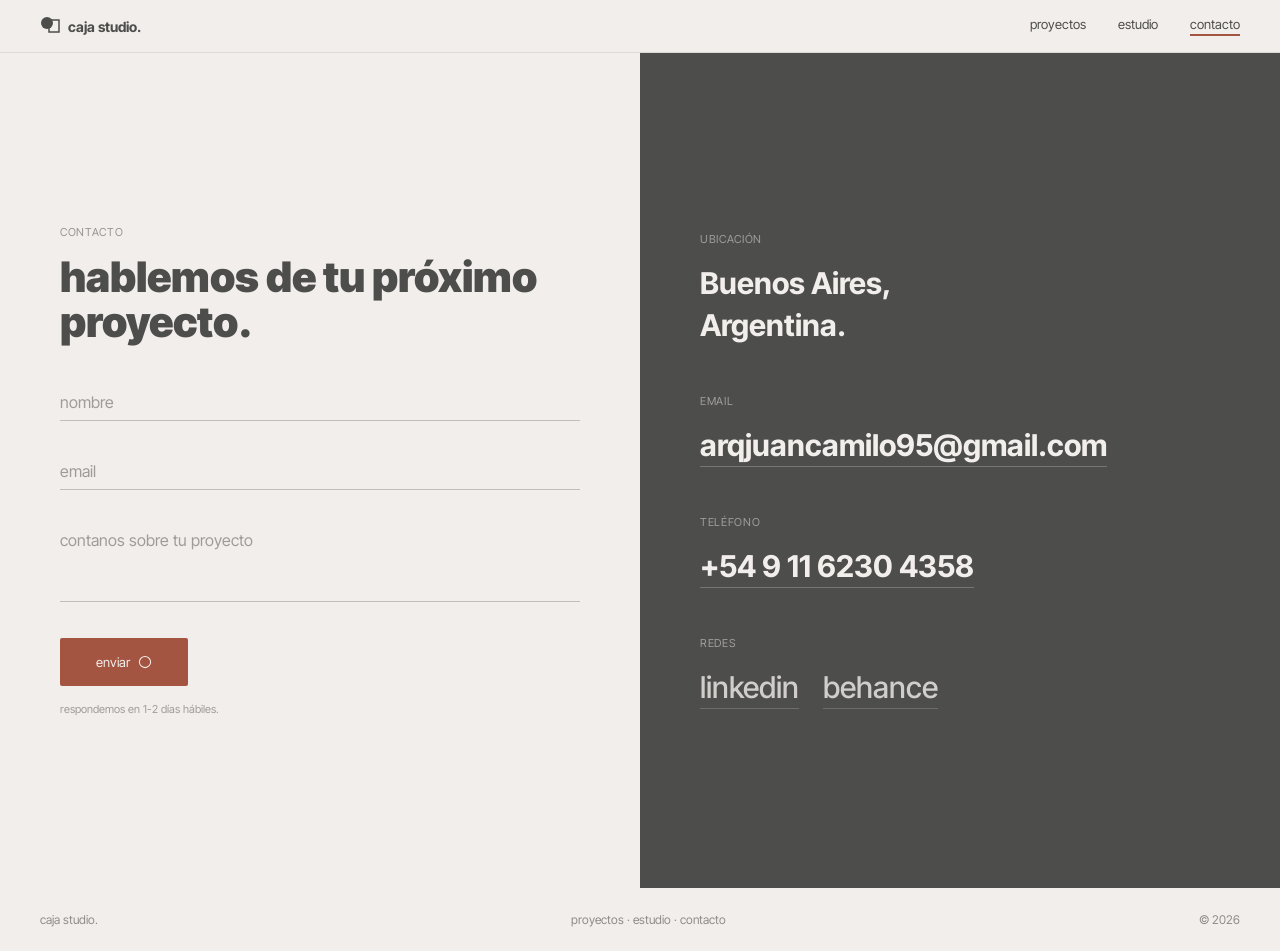
==== contacto.html @ 57c5302b "Add files via upload" ====
<!DOCTYPE html>
<html lang="es">
<head>
<meta charset="UTF-8">
<meta name="viewport" content="width=device-width, initial-scale=1.0">
<title>Contacto — Caja Studio</title>
<link rel="preconnect" href="https://fonts.googleapis.com">
<link href="https://fonts.googleapis.com/css2?family=Inter+Tight:wght@400;500;700;900&display=swap" rel="stylesheet">
<style>
  :root{
    --bg: #F2EEEB;
    --text: #4D4D4C;
    --terracota: #A45541;
    --beige: #EFDFD2;
    --amarillo: #FCEBB5;
    --verde: #A6D3B8;
    --azul: #7E93B3;
  }
  *{margin:0;padding:0;box-sizing:border-box;}
  body{font-family:'Inter Tight', sans-serif;background:var(--bg);color:var(--text);min-height:100vh;}
  a{color:inherit;text-decoration:none;}

  header{
    position:sticky;top:0;z-index:100;
    display:flex;align-items:center;justify-content:space-between;
    padding:16px 40px;
    background:var(--bg);
    border-bottom:0.5px solid rgba(77,77,76,0.12);
  }
  .logo{display:flex;align-items:center;gap:8px;font-weight:700;font-size:14px;}
  .logo svg circle{fill:currentColor;}
  .logo svg rect{stroke:currentColor;}
  nav{display:flex;gap:32px;font-size:13px;}
  nav a{position:relative;padding-bottom:4px;}
  nav a::after{content:'';position:absolute;left:0;bottom:0;width:0;height:2px;background:var(--terracota);transition:width .2s ease;}
  nav a:hover::after,nav a.active::after{width:100%;}

  main{
    display:grid;
    grid-template-columns: 1fr 1fr;
    min-height:calc(100vh - 65px);
  }

  /* ---- Columna izquierda: formulario ---- */
  .form-side{
    padding:100px 60px;
    display:flex;
    flex-direction:column;
    justify-content:center;
  }
  .eyebrow{font-size:11px;letter-spacing:.06em;text-transform:uppercase;color:var(--text);opacity:.55;margin-bottom:16px;}
  .form-title{font-size:clamp(28px,3.5vw,42px);font-weight:900;line-height:1.05;margin-bottom:40px;}

  .field{position:relative;margin-bottom:32px;}
  .field input,.field textarea{
    width:100%;
    border:none;
    border-bottom:1px solid rgba(77,77,76,0.3);
    background:transparent;
    font-family:inherit;
    font-size:16px;
    color:var(--text);
    padding:8px 0;
    outline:none;
    transition:border-color .2s ease;
    resize:none;
  }
  .field textarea{min-height:80px;}
  .field label{
    position:absolute;
    left:0;top:8px;
    font-size:16px;
    color:var(--text);
    opacity:.5;
    pointer-events:none;
    transition:all .2s ease;
  }
  .field input:focus,.field textarea:focus{border-color:var(--terracota);}
  .field input:focus ~ label,
  .field input:not(:placeholder-shown) ~ label,
  .field textarea:focus ~ label,
  .field textarea:not(:placeholder-shown) ~ label{
    top:-14px;
    font-size:11px;
    opacity:.7;
    color:var(--terracota);
  }

  .btn-submit{
    background:var(--terracota);
    color:var(--bg);
    border:none;
    padding:16px 36px;
    font-size:13px;
    font-family:inherit;
    border-radius:2px;
    cursor:pointer;
    align-self:flex-start;
    display:flex;
    align-items:center;
    gap:8px;
    transition:background-color .2s ease, transform .2s ease;
  }
  .btn-submit:hover{background:#8a4636;transform:translateX(4px);}
  .btn-submit svg{transition:transform .3s ease;}
  .btn-submit:hover svg{transform:rotate(360deg);}

  .form-note{font-size:11px;opacity:.5;margin-top:16px;}

  /* ---- Columna derecha: datos directos ---- */
  .info-side{
    background:var(--text);
    color:var(--bg);
    padding:100px 60px;
    display:flex;
    flex-direction:column;
    justify-content:center;
    gap:48px;
  }
  .info-block .eyebrow{color:var(--bg);opacity:.5;}
  .info-block a, .info-block p{
    font-size:clamp(20px, 2.4vw, 30px);
    font-weight:700;
    line-height:1.4;
    display:block;
  }
  .info-block a{border-bottom:1px solid rgba(242,238,235,0.25);width:fit-content;}
  .info-block a:hover{border-color:var(--bg);}
  .socials{display:flex;gap:24px;font-size:13px;}
  .socials a{opacity:.8;font-weight:500;}
  .socials a:hover{opacity:1;}

  footer{
    display:flex;justify-content:space-between;align-items:center;
    padding:24px 40px;font-size:12px;opacity:.6;
  }

  @media (max-width:900px){
    main{grid-template-columns:1fr;}
    .form-side,.info-side{padding:60px 24px;}
    nav{display:none;}
  }
</style>
</head>
<body>

<header>
  <a href="index.html" class="logo">
    <svg width="20" height="20" viewBox="0 0 20 20"><circle cx="7" cy="7" r="6"/><rect x="9" y="4" width="10" height="12" fill="none" stroke-width="1.5"/></svg>
    caja studio.
  </a>
  <nav>
    <a href="index.html">proyectos</a>
    <a href="estudio.html">estudio</a>
    <a href="contacto.html" class="active">contacto</a>
  </nav>
</header>

<main>
  <div class="form-side">
    <div class="eyebrow">contacto</div>
    <div class="form-title">hablemos de tu próximo proyecto.</div>

    <form name="contacto" method="POST" data-netlify="true" netlify-honeypot="bot-field">
      <input type="hidden" name="form-name" value="contacto">
      <p style="display:none">
        <label>No completar: <input name="bot-field"></label>
      </p>

      <div class="field">
        <input type="text" name="nombre" id="nombre" placeholder=" " required>
        <label for="nombre">nombre</label>
      </div>

      <div class="field">
        <input type="email" name="email" id="email" placeholder=" " required>
        <label for="email">email</label>
      </div>

      <div class="field">
        <textarea name="mensaje" id="mensaje" placeholder=" " required></textarea>
        <label for="mensaje">contanos sobre tu proyecto</label>
      </div>

      <button type="submit" class="btn-submit">
        enviar
        <svg width="14" height="14" viewBox="0 0 20 20"><circle cx="10" cy="10" r="8" fill="none" stroke="currentColor" stroke-width="1.5"/></svg>
      </button>
      <div class="form-note">respondemos en 1-2 días hábiles.</div>
    </form>
  </div>

  <div class="info-side">
    <div class="info-block">
      <div class="eyebrow">ubicación</div>
      <p>Buenos Aires,<br>Argentina.</p>
    </div>
    <div class="info-block">
      <div class="eyebrow">email</div>
      <a href="mailto:arqjuancamilo95@gmail.com">arqjuancamilo95@gmail.com</a>
    </div>
    <div class="info-block">
      <div class="eyebrow">teléfono</div>
      <a href="tel:+5491162304358">+54 9 11 6230 4358</a>
    </div>
    <div class="info-block">
      <div class="eyebrow">redes</div>
      <div class="socials">
        <a href="https://linkedin.com/in/camilobonilla10" target="_blank">linkedin</a>
        <a href="https://behance.net/cajastudio" target="_blank">behance</a>
      </div>
    </div>
  </div>
</main>

<footer>
  <span>caja studio.</span>
  <span>proyectos · estudio · contacto</span>
  <span>© 2026</span>
</footer>

</body>
</html>
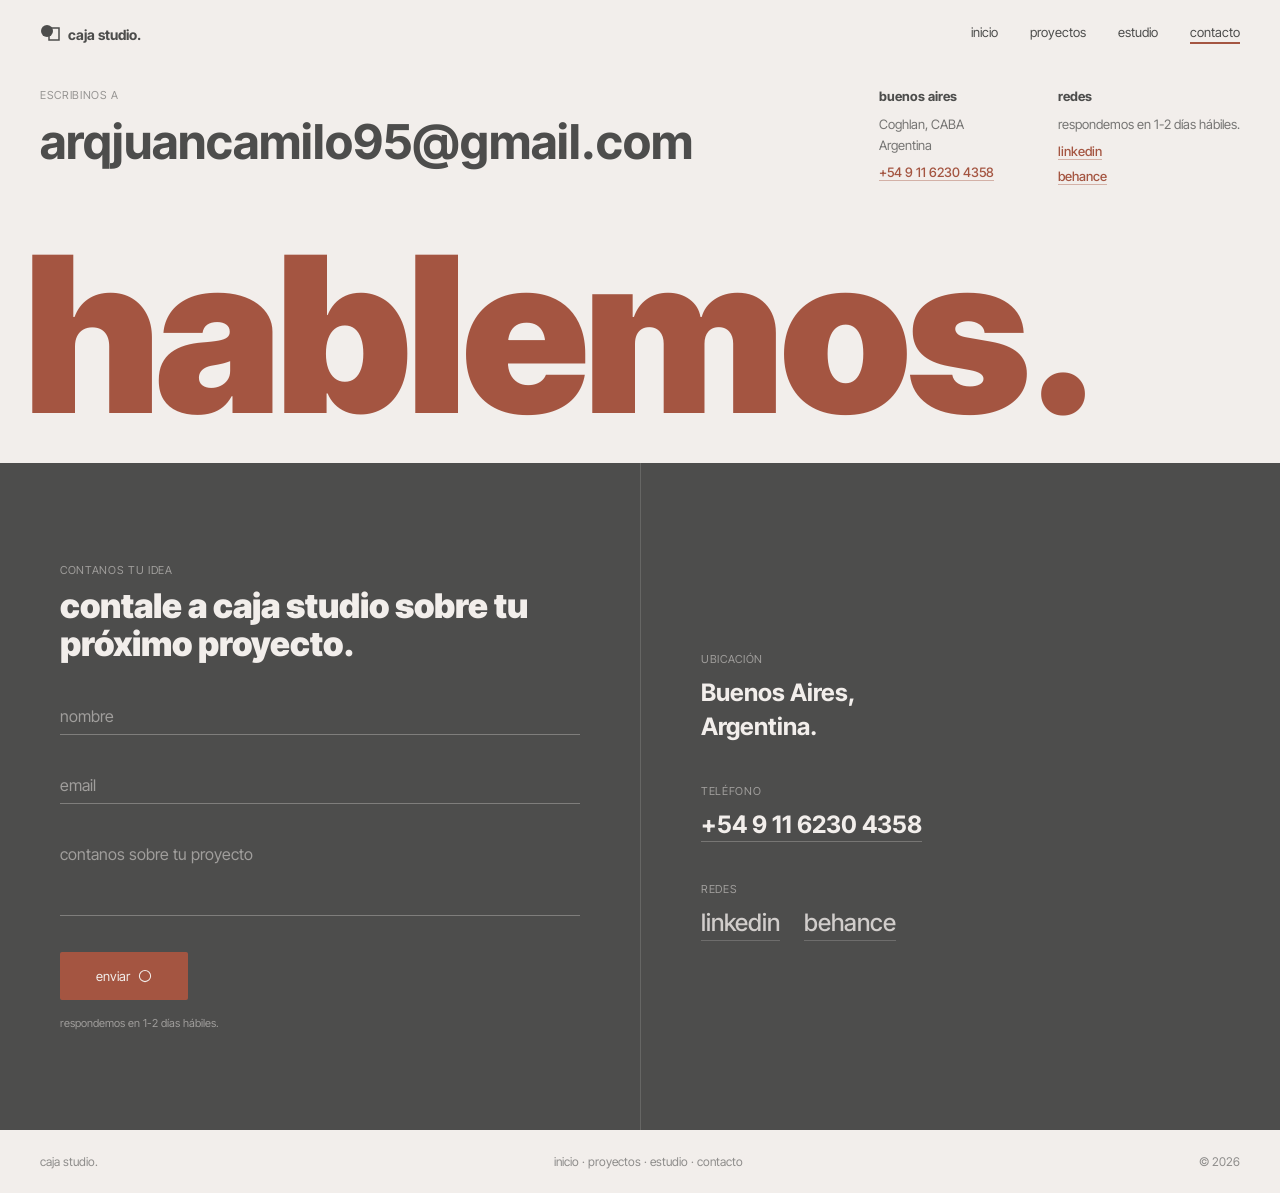
==== commit b0fcb648: "Add files via upload" ====
--- a/contacto.html
+++ b/contacto.html
@@ -17,15 +17,12 @@
     --azul: #7E93B3;
   }
   *{margin:0;padding:0;box-sizing:border-box;}
-  body{font-family:'Inter Tight', sans-serif;background:var(--bg);color:var(--text);min-height:100vh;}
+  body{font-family:'Inter Tight', sans-serif;background:var(--bg);color:var(--text);}
   a{color:inherit;text-decoration:none;}
 
   header{
-    position:sticky;top:0;z-index:100;
     display:flex;align-items:center;justify-content:space-between;
-    padding:16px 40px;
-    background:var(--bg);
-    border-bottom:0.5px solid rgba(77,77,76,0.12);
+    padding:24px 40px;
   }
   .logo{display:flex;align-items:center;gap:8px;font-weight:700;font-size:14px;}
   .logo svg circle{fill:currentColor;}
@@ -35,31 +32,69 @@
   nav a::after{content:'';position:absolute;left:0;bottom:0;width:0;height:2px;background:var(--terracota);transition:width .2s ease;}
   nav a:hover::after,nav a.active::after{width:100%;}
 
+  .top-block{
+    display:flex;
+    justify-content:space-between;
+    align-items:flex-start;
+    flex-wrap:wrap;
+    gap:40px;
+    padding:20px 40px 60px;
+  }
+  .eyebrow{font-size:11px;letter-spacing:.06em;text-transform:uppercase;color:var(--text);opacity:.55;margin-bottom:10px;}
+  .email-big{
+    font-size:clamp(28px,4vw,48px);
+    font-weight:700;
+    border-bottom:2px solid transparent;
+    transition:border-color .2s ease;
+  }
+  .email-big:hover{border-color:var(--terracota);color:var(--terracota);}
+
+  .locations{display:flex;gap:64px;flex-wrap:wrap;}
+  .location h4{font-size:13px;font-weight:700;margin-bottom:10px;}
+  .location p{font-size:13px;line-height:1.6;opacity:.75;}
+  .location a{
+    display:inline-block;margin-top:8px;font-size:13px;font-weight:500;
+    color:var(--terracota);border-bottom:1px solid rgba(164,85,65,0.4);
+  }
+
+  .giant-cta{
+    display:block;
+    width:100%;
+    padding:0 24px 40px;
+    line-height:0.82;
+    font-weight:900;
+    color:var(--terracota);
+    font-size:clamp(90px, 17vw, 260px);
+    letter-spacing:-0.02em;
+    white-space:nowrap;
+    overflow:hidden;
+    text-overflow:clip;
+  }
+  .giant-cta:hover{color:#8a4636;}
+
   main{
     display:grid;
     grid-template-columns: 1fr 1fr;
-    min-height:calc(100vh - 65px);
-  }
-
-  /* ---- Columna izquierda: formulario ---- */
+    background:var(--text);
+  }
   .form-side{
     padding:100px 60px;
     display:flex;
     flex-direction:column;
     justify-content:center;
   }
-  .eyebrow{font-size:11px;letter-spacing:.06em;text-transform:uppercase;color:var(--text);opacity:.55;margin-bottom:16px;}
-  .form-title{font-size:clamp(28px,3.5vw,42px);font-weight:900;line-height:1.05;margin-bottom:40px;}
+  .form-side .eyebrow{color:var(--bg);opacity:.5;}
+  .form-title{font-size:clamp(24px,3vw,34px);font-weight:900;line-height:1.1;margin-bottom:36px;color:var(--bg);}
 
   .field{position:relative;margin-bottom:32px;}
   .field input,.field textarea{
     width:100%;
     border:none;
-    border-bottom:1px solid rgba(77,77,76,0.3);
+    border-bottom:1px solid rgba(242,238,235,0.3);
     background:transparent;
     font-family:inherit;
     font-size:16px;
-    color:var(--text);
+    color:var(--bg);
     padding:8px 0;
     outline:none;
     transition:border-color .2s ease;
@@ -67,68 +102,42 @@
   }
   .field textarea{min-height:80px;}
   .field label{
-    position:absolute;
-    left:0;top:8px;
-    font-size:16px;
-    color:var(--text);
-    opacity:.5;
-    pointer-events:none;
-    transition:all .2s ease;
+    position:absolute;left:0;top:8px;
+    font-size:16px;color:var(--bg);opacity:.5;
+    pointer-events:none;transition:all .2s ease;
   }
   .field input:focus,.field textarea:focus{border-color:var(--terracota);}
   .field input:focus ~ label,
   .field input:not(:placeholder-shown) ~ label,
   .field textarea:focus ~ label,
   .field textarea:not(:placeholder-shown) ~ label{
-    top:-14px;
-    font-size:11px;
-    opacity:.7;
-    color:var(--terracota);
+    top:-14px;font-size:11px;opacity:.9;color:var(--terracota);
   }
 
   .btn-submit{
-    background:var(--terracota);
-    color:var(--bg);
-    border:none;
-    padding:16px 36px;
-    font-size:13px;
-    font-family:inherit;
-    border-radius:2px;
-    cursor:pointer;
-    align-self:flex-start;
-    display:flex;
-    align-items:center;
-    gap:8px;
+    background:var(--terracota);color:var(--bg);border:none;
+    padding:16px 36px;font-size:13px;font-family:inherit;border-radius:2px;
+    cursor:pointer;align-self:flex-start;display:flex;align-items:center;gap:8px;
     transition:background-color .2s ease, transform .2s ease;
   }
   .btn-submit:hover{background:#8a4636;transform:translateX(4px);}
-  .btn-submit svg{transition:transform .3s ease;}
-  .btn-submit:hover svg{transform:rotate(360deg);}
-
-  .form-note{font-size:11px;opacity:.5;margin-top:16px;}
-
-  /* ---- Columna derecha: datos directos ---- */
+
+  .form-note{font-size:11px;opacity:.5;margin-top:16px;color:var(--bg);}
+
   .info-side{
-    background:var(--text);
-    color:var(--bg);
     padding:100px 60px;
-    display:flex;
-    flex-direction:column;
-    justify-content:center;
-    gap:48px;
+    display:flex;flex-direction:column;justify-content:center;gap:40px;
+    border-left:0.5px solid rgba(242,238,235,0.15);
   }
   .info-block .eyebrow{color:var(--bg);opacity:.5;}
-  .info-block a, .info-block p{
-    font-size:clamp(20px, 2.4vw, 30px);
-    font-weight:700;
-    line-height:1.4;
-    display:block;
+  .info-block a,.info-block p{
+    font-size:clamp(18px,2vw,24px);font-weight:700;line-height:1.4;display:block;color:var(--bg);
   }
   .info-block a{border-bottom:1px solid rgba(242,238,235,0.25);width:fit-content;}
-  .info-block a:hover{border-color:var(--bg);}
+  .info-block a:hover{border-color:var(--terracota);color:var(--terracota);}
   .socials{display:flex;gap:24px;font-size:13px;}
-  .socials a{opacity:.8;font-weight:500;}
-  .socials a:hover{opacity:1;}
+  .socials a{opacity:.8;font-weight:500;color:var(--bg);}
+  .socials a:hover{opacity:1;color:var(--terracota);}
 
   footer{
     display:flex;justify-content:space-between;align-items:center;
@@ -136,9 +145,12 @@
   }
 
   @media (max-width:900px){
+    nav{display:none;}
+    .top-block{flex-direction:column;}
     main{grid-template-columns:1fr;}
+    .info-side{border-left:none;border-top:0.5px solid rgba(242,238,235,0.15);}
     .form-side,.info-side{padding:60px 24px;}
-    nav{display:none;}
+    .giant-cta{padding:0 16px 24px;font-size:clamp(60px,20vw,140px);}
   }
 </style>
 </head>
@@ -150,16 +162,40 @@
     caja studio.
   </a>
   <nav>
-    <a href="index.html">proyectos</a>
+    <a href="index.html">inicio</a>
+    <a href="proyectos.html">proyectos</a>
     <a href="estudio.html">estudio</a>
     <a href="contacto.html" class="active">contacto</a>
   </nav>
 </header>
 
-<main>
+<div class="top-block">
+  <div>
+    <div class="eyebrow">escribinos a</div>
+    <a href="mailto:arqjuancamilo95@gmail.com" class="email-big">arqjuancamilo95@gmail.com</a>
+  </div>
+
+  <div class="locations">
+    <div class="location">
+      <h4>buenos aires</h4>
+      <p>Coghlan, CABA<br>Argentina</p>
+      <a href="tel:+5491162304358">+54 9 11 6230 4358</a>
+    </div>
+    <div class="location">
+      <h4>redes</h4>
+      <p>respondemos en 1-2 días hábiles.</p>
+      <a href="https://linkedin.com/in/camilobonilla10" target="_blank">linkedin</a><br>
+      <a href="https://behance.net/cajastudio" target="_blank">behance</a>
+    </div>
+  </div>
+</div>
+
+<a href="#form" class="giant-cta">hablemos.</a>
+
+<main id="form">
   <div class="form-side">
-    <div class="eyebrow">contacto</div>
-    <div class="form-title">hablemos de tu próximo proyecto.</div>
+    <div class="eyebrow">contanos tu idea</div>
+    <div class="form-title">contale a caja studio sobre tu próximo proyecto.</div>
 
     <form name="contacto" method="POST" data-netlify="true" netlify-honeypot="bot-field">
       <input type="hidden" name="form-name" value="contacto">
@@ -196,10 +232,6 @@
       <p>Buenos Aires,<br>Argentina.</p>
     </div>
     <div class="info-block">
-      <div class="eyebrow">email</div>
-      <a href="mailto:arqjuancamilo95@gmail.com">arqjuancamilo95@gmail.com</a>
-    </div>
-    <div class="info-block">
       <div class="eyebrow">teléfono</div>
       <a href="tel:+5491162304358">+54 9 11 6230 4358</a>
     </div>
@@ -215,7 +247,7 @@
 
 <footer>
   <span>caja studio.</span>
-  <span>proyectos · estudio · contacto</span>
+  <span>inicio · proyectos · estudio · contacto</span>
   <span>© 2026</span>
 </footer>
 
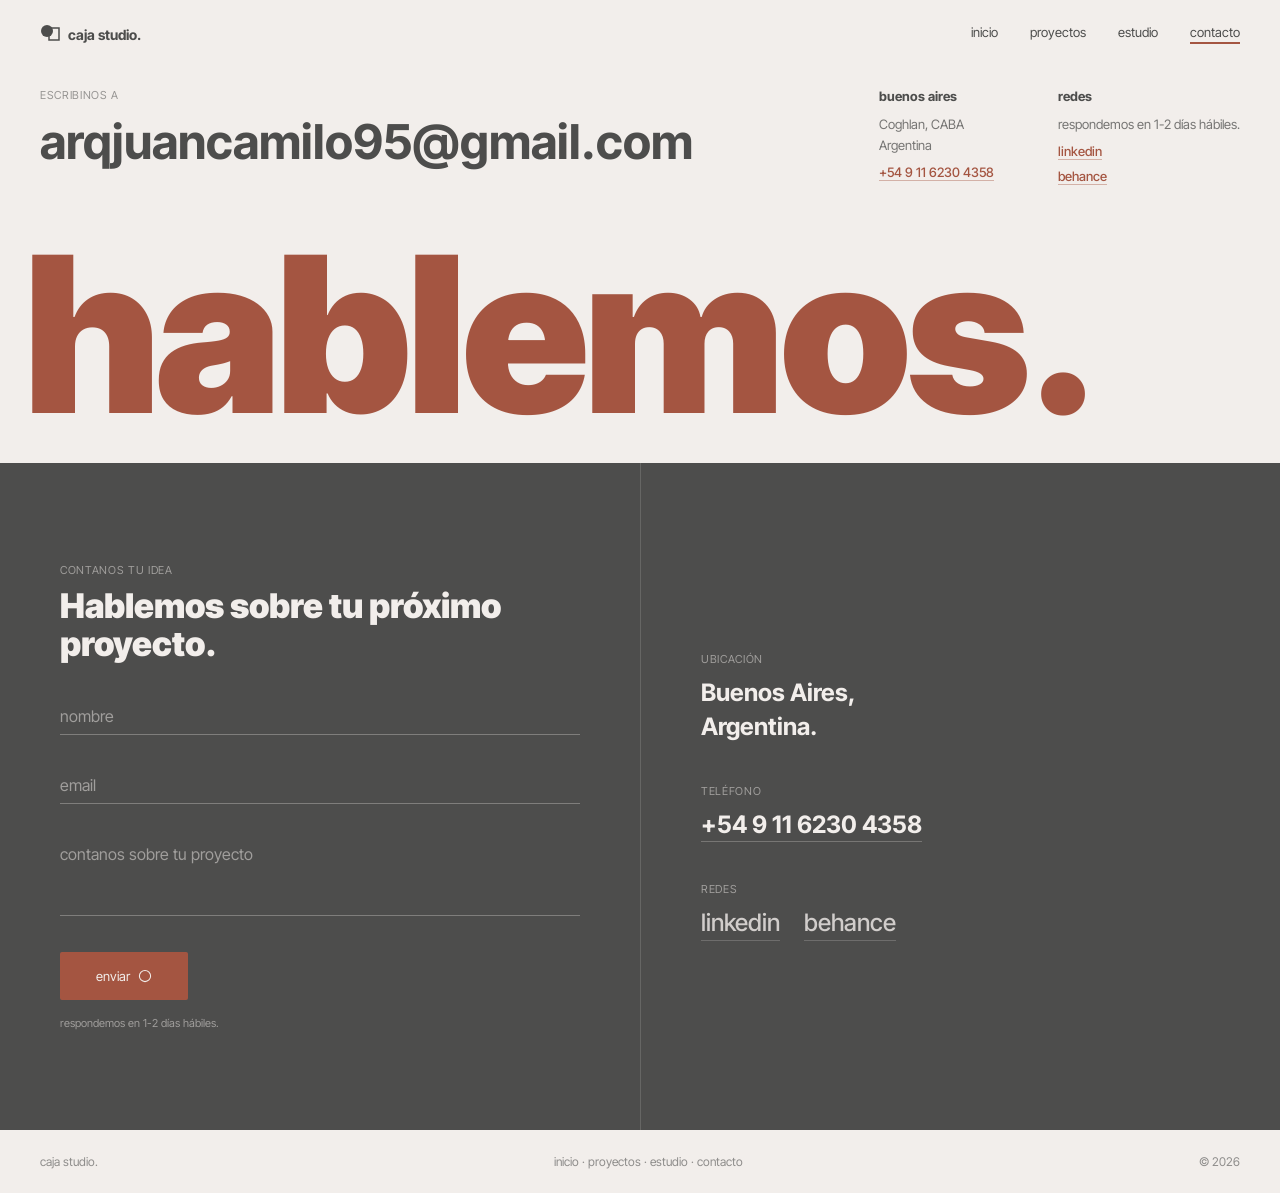
==== commit 9ac21742: "Update contacto.html" ====
--- a/contacto.html
+++ b/contacto.html
@@ -195,7 +195,7 @@
 <main id="form">
   <div class="form-side">
     <div class="eyebrow">contanos tu idea</div>
-    <div class="form-title">contale a caja studio sobre tu próximo proyecto.</div>
+    <div class="form-title">Hablemos sobre tu próximo proyecto.</div>
 
     <form name="contacto" method="POST" data-netlify="true" netlify-honeypot="bot-field">
       <input type="hidden" name="form-name" value="contacto">
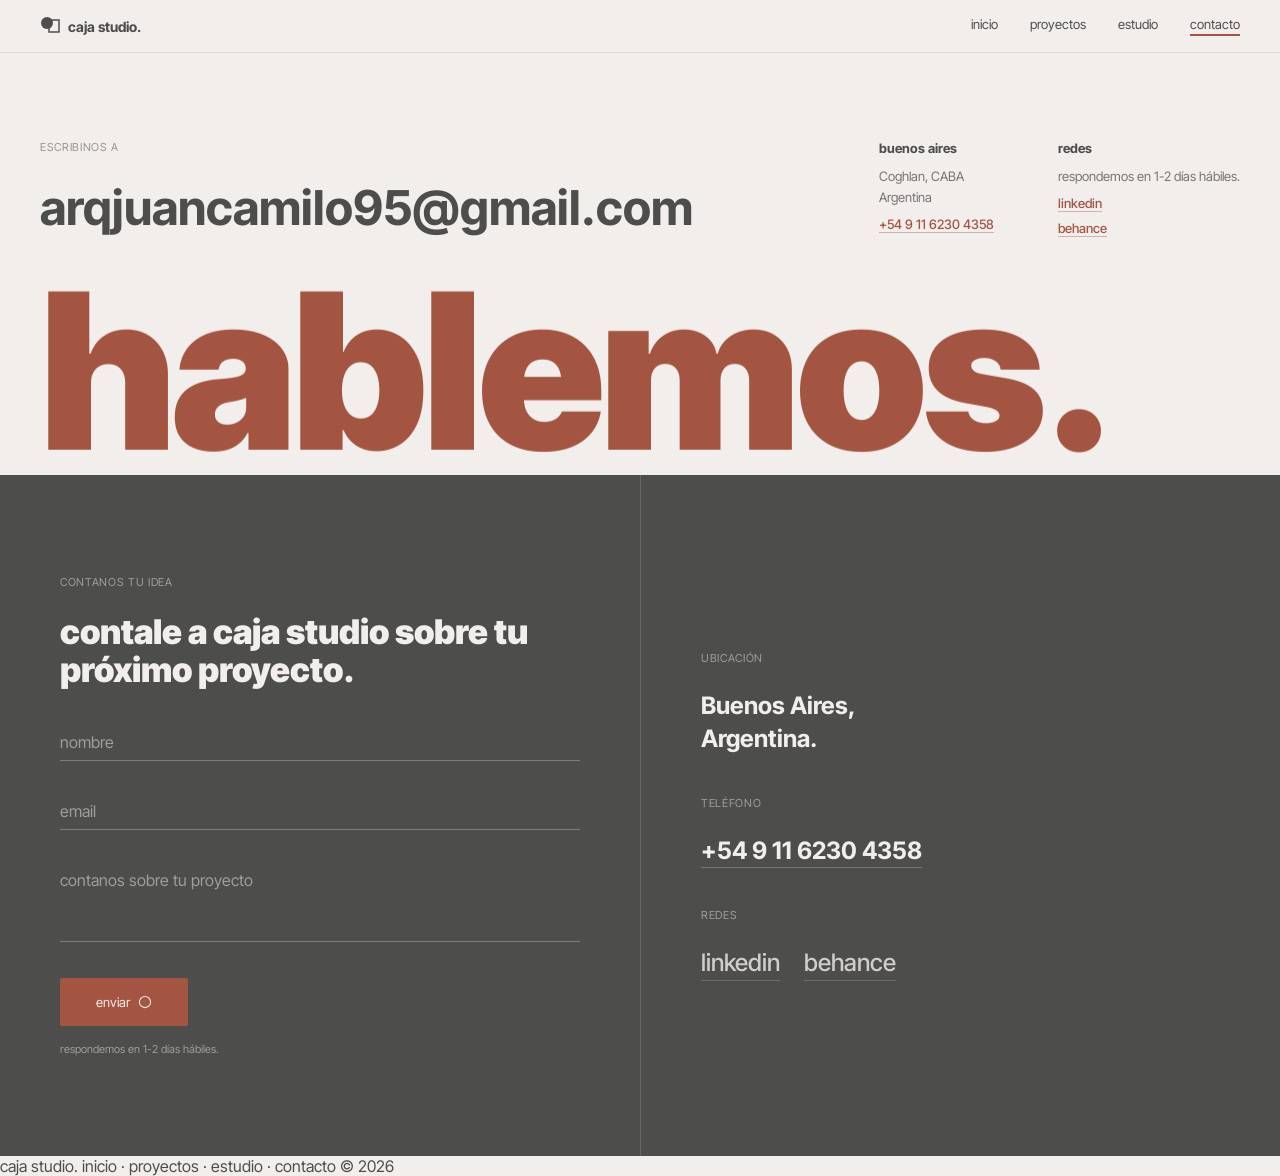
==== commit f6702f1c: "Add files via upload" ====
--- a/contacto.html
+++ b/contacto.html
@@ -1,162 +1,16 @@
 <!DOCTYPE html>
 <html lang="es">
 <head>
-<meta charset="UTF-8">
-<meta name="viewport" content="width=device-width, initial-scale=1.0">
-<title>Contacto — Caja Studio</title>
-<link rel="preconnect" href="https://fonts.googleapis.com">
-<link href="https://fonts.googleapis.com/css2?family=Inter+Tight:wght@400;500;700;900&display=swap" rel="stylesheet">
-<style>
-  :root{
-    --bg: #F2EEEB;
-    --text: #4D4D4C;
-    --terracota: #A45541;
-    --beige: #EFDFD2;
-    --amarillo: #FCEBB5;
-    --verde: #A6D3B8;
-    --azul: #7E93B3;
-  }
-  *{margin:0;padding:0;box-sizing:border-box;}
-  body{font-family:'Inter Tight', sans-serif;background:var(--bg);color:var(--text);}
-  a{color:inherit;text-decoration:none;}
-
-  header{
-    display:flex;align-items:center;justify-content:space-between;
-    padding:24px 40px;
-  }
-  .logo{display:flex;align-items:center;gap:8px;font-weight:700;font-size:14px;}
-  .logo svg circle{fill:currentColor;}
-  .logo svg rect{stroke:currentColor;}
-  nav{display:flex;gap:32px;font-size:13px;}
-  nav a{position:relative;padding-bottom:4px;}
-  nav a::after{content:'';position:absolute;left:0;bottom:0;width:0;height:2px;background:var(--terracota);transition:width .2s ease;}
-  nav a:hover::after,nav a.active::after{width:100%;}
-
-  .top-block{
-    display:flex;
-    justify-content:space-between;
-    align-items:flex-start;
-    flex-wrap:wrap;
-    gap:40px;
-    padding:20px 40px 60px;
-  }
-  .eyebrow{font-size:11px;letter-spacing:.06em;text-transform:uppercase;color:var(--text);opacity:.55;margin-bottom:10px;}
-  .email-big{
-    font-size:clamp(28px,4vw,48px);
-    font-weight:700;
-    border-bottom:2px solid transparent;
-    transition:border-color .2s ease;
-  }
-  .email-big:hover{border-color:var(--terracota);color:var(--terracota);}
-
-  .locations{display:flex;gap:64px;flex-wrap:wrap;}
-  .location h4{font-size:13px;font-weight:700;margin-bottom:10px;}
-  .location p{font-size:13px;line-height:1.6;opacity:.75;}
-  .location a{
-    display:inline-block;margin-top:8px;font-size:13px;font-weight:500;
-    color:var(--terracota);border-bottom:1px solid rgba(164,85,65,0.4);
-  }
-
-  .giant-cta{
-    display:block;
-    width:100%;
-    padding:0 24px 40px;
-    line-height:0.82;
-    font-weight:900;
-    color:var(--terracota);
-    font-size:clamp(90px, 17vw, 260px);
-    letter-spacing:-0.02em;
-    white-space:nowrap;
-    overflow:hidden;
-    text-overflow:clip;
-  }
-  .giant-cta:hover{color:#8a4636;}
-
-  main{
-    display:grid;
-    grid-template-columns: 1fr 1fr;
-    background:var(--text);
-  }
-  .form-side{
-    padding:100px 60px;
-    display:flex;
-    flex-direction:column;
-    justify-content:center;
-  }
-  .form-side .eyebrow{color:var(--bg);opacity:.5;}
-  .form-title{font-size:clamp(24px,3vw,34px);font-weight:900;line-height:1.1;margin-bottom:36px;color:var(--bg);}
-
-  .field{position:relative;margin-bottom:32px;}
-  .field input,.field textarea{
-    width:100%;
-    border:none;
-    border-bottom:1px solid rgba(242,238,235,0.3);
-    background:transparent;
-    font-family:inherit;
-    font-size:16px;
-    color:var(--bg);
-    padding:8px 0;
-    outline:none;
-    transition:border-color .2s ease;
-    resize:none;
-  }
-  .field textarea{min-height:80px;}
-  .field label{
-    position:absolute;left:0;top:8px;
-    font-size:16px;color:var(--bg);opacity:.5;
-    pointer-events:none;transition:all .2s ease;
-  }
-  .field input:focus,.field textarea:focus{border-color:var(--terracota);}
-  .field input:focus ~ label,
-  .field input:not(:placeholder-shown) ~ label,
-  .field textarea:focus ~ label,
-  .field textarea:not(:placeholder-shown) ~ label{
-    top:-14px;font-size:11px;opacity:.9;color:var(--terracota);
-  }
-
-  .btn-submit{
-    background:var(--terracota);color:var(--bg);border:none;
-    padding:16px 36px;font-size:13px;font-family:inherit;border-radius:2px;
-    cursor:pointer;align-self:flex-start;display:flex;align-items:center;gap:8px;
-    transition:background-color .2s ease, transform .2s ease;
-  }
-  .btn-submit:hover{background:#8a4636;transform:translateX(4px);}
-
-  .form-note{font-size:11px;opacity:.5;margin-top:16px;color:var(--bg);}
-
-  .info-side{
-    padding:100px 60px;
-    display:flex;flex-direction:column;justify-content:center;gap:40px;
-    border-left:0.5px solid rgba(242,238,235,0.15);
-  }
-  .info-block .eyebrow{color:var(--bg);opacity:.5;}
-  .info-block a,.info-block p{
-    font-size:clamp(18px,2vw,24px);font-weight:700;line-height:1.4;display:block;color:var(--bg);
-  }
-  .info-block a{border-bottom:1px solid rgba(242,238,235,0.25);width:fit-content;}
-  .info-block a:hover{border-color:var(--terracota);color:var(--terracota);}
-  .socials{display:flex;gap:24px;font-size:13px;}
-  .socials a{opacity:.8;font-weight:500;color:var(--bg);}
-  .socials a:hover{opacity:1;color:var(--terracota);}
-
-  footer{
-    display:flex;justify-content:space-between;align-items:center;
-    padding:24px 40px;font-size:12px;opacity:.6;
-  }
-
-  @media (max-width:900px){
-    nav{display:none;}
-    .top-block{flex-direction:column;}
-    main{grid-template-columns:1fr;}
-    .info-side{border-left:none;border-top:0.5px solid rgba(242,238,235,0.15);}
-    .form-side,.info-side{padding:60px 24px;}
-    .giant-cta{padding:0 16px 24px;font-size:clamp(60px,20vw,140px);}
-  }
-</style>
+  <meta charset="UTF-8">
+  <meta name="viewport" content="width=device-width, initial-scale=1.0">
+  <title>Contacto — Caja Studio</title>
+  <link rel="preconnect" href="https://fonts.googleapis.com">
+  <link href="https://fonts.googleapis.com/css2?family=Inter+Tight:wght@400;500;700;900&display=swap" rel="stylesheet">
+  <link rel="stylesheet" href="style.css">
 </head>
 <body>
 
-<header>
+<header id="header" class="header-solid">
   <a href="index.html" class="logo">
     <svg width="20" height="20" viewBox="0 0 20 20"><circle cx="7" cy="7" r="6"/><rect x="9" y="4" width="10" height="12" fill="none" stroke-width="1.5"/></svg>
     caja studio.
@@ -190,12 +44,14 @@
   </div>
 </div>
 
-<a href="#form" class="giant-cta">hablemos.</a>
+<div class="parallax-wrapper" style="overflow: visible; height: auto;">
+  <a href="#form" class="giant-cta parallax" data-speed="0.1">hablemos.</a>
+</div>
 
 <main id="form">
   <div class="form-side">
     <div class="eyebrow">contanos tu idea</div>
-    <div class="form-title">Hablemos sobre tu próximo proyecto.</div>
+    <div class="form-title">contale a caja studio sobre tu próximo proyecto.</div>
 
     <form name="contacto" method="POST" data-netlify="true" netlify-honeypot="bot-field">
       <input type="hidden" name="form-name" value="contacto">
@@ -251,5 +107,6 @@
   <span>© 2026</span>
 </footer>
 
+<script src="main.js"></script>
 </body>
 </html>
--- a/style.css
+++ b/style.css
@@ -0,0 +1,513 @@
+/* ==========================================================================
+   CAJA STUDIO — GLOBAL DESIGN SYSTEM & STYLES
+   ========================================================================== */
+
+:root {
+  --bg: #F2EEEB;
+  --text: #4D4D4C;
+  --terracota: #A45541;
+  --beige: #EFDFD2;
+  --amarillo: #FCEBB5;
+  --verde: #A6D3B8;
+  --azul: #7E93B3;
+}
+
+* {
+  margin: 0;
+  padding: 0;
+  box-sizing: border-box;
+}
+
+html {
+  scroll-behavior: smooth;
+}
+
+body {
+  font-family: 'Inter Tight', sans-serif;
+  background: var(--bg);
+  color: var(--text);
+  overflow-x: hidden;
+}
+
+a {
+  color: inherit;
+  text-decoration: none;
+}
+
+/* ---- Componentes Comunes ---- */
+.eyebrow {
+  font-size: 11px;
+  letter-spacing: .06em;
+  text-transform: uppercase;
+  color: var(--text);
+  opacity: .55;
+  margin-bottom: 24px;
+}
+
+/* ==========================================================================
+   HEADER & NAVIGATION
+   ========================================================================== */
+
+header {
+  position: fixed;
+  top: 0; left: 0; right: 0;
+  z-index: 100;
+  display: flex;
+  align-items: center;
+  justify-content: space-between;
+  padding: 24px 40px;
+  background: transparent;
+  transition: background-color .3s ease, padding .3s ease, border-color .3s ease;
+  border-bottom: 0.5px solid transparent;
+}
+
+header.scrolled, header.header-solid {
+  background: var(--bg);
+  padding: 16px 40px;
+  border-bottom: 0.5px solid rgba(77, 77, 76, 0.12);
+}
+
+header.header-solid:not(.scrolled) {
+  padding: 16px 40px;
+}
+
+.logo {
+  display: flex;
+  align-items: center;
+  gap: 8px;
+  font-weight: 700;
+  font-size: 14px;
+  color: var(--text);
+  transition: color .3s ease;
+}
+
+header:not(.scrolled):not(.header-solid) .logo {
+  color: var(--bg);
+}
+
+.logo svg circle { fill: currentColor; }
+.logo svg rect { stroke: currentColor; }
+
+nav {
+  display: flex;
+  gap: 32px;
+  font-size: 13px;
+}
+
+nav a {
+  color: var(--text);
+  position: relative;
+  padding-bottom: 4px;
+  transition: color .3s ease;
+}
+
+header:not(.scrolled):not(.header-solid) nav a {
+  color: var(--bg);
+}
+
+nav a::after {
+  content: '';
+  position: absolute;
+  left: 0; bottom: 0;
+  width: 0; height: 2px;
+  background: var(--terracota);
+  transition: width .2s ease;
+}
+
+nav a:hover::after, nav a.active::after {
+  width: 100%;
+}
+
+/* ==========================================================================
+   PARALLAX ENGINE SYSTEM
+   ========================================================================== */
+
+.parallax-wrapper {
+  overflow: hidden;
+  position: relative;
+  width: 100%;
+  height: 100%;
+}
+
+.parallax {
+  will-change: transform;
+  display: block;
+}
+
+img.parallax {
+  width: 100%;
+  height: 100%;
+  object-fit: cover;
+  transform: scale(1.15); /* Compensación de bordes para imágenes animadas */
+}
+
+.parallax-bg {
+  width: 100%;
+  height: 100%;
+  transform: scale(1.15);
+}
+
+/* ==========================================================================
+   PAGE: INICIO (INDEX)
+   ========================================================================== */
+
+.hero {
+  position: relative;
+  height: 100vh;
+  overflow: hidden;
+  display: flex;
+  align-items: flex-end;
+}
+
+.hero-overlay {
+  position: absolute; inset: 0;
+  background: linear-gradient(to top, rgba(77,77,76,0.55), rgba(77,77,76,0.05) 60%);
+  z-index: 1;
+}
+
+.hero-content {
+  position: relative;
+  z-index: 2;
+  padding: 0 40px 80px;
+  display: flex;
+  justify-content: space-between;
+  align-items: flex-end;
+  width: 100%;
+}
+
+.hero-title {
+  font-size: clamp(48px, 9vw, 128px);
+  font-weight: 900;
+  line-height: 0.92;
+  color: var(--bg);
+}
+
+.hero-sub {
+  font-size: 12px;
+  color: var(--bg);
+  text-align: right;
+  line-height: 1.6;
+  opacity: .9;
+}
+
+.scroll-cue {
+  position: absolute;
+  bottom: 32px; right: 40px;
+  z-index: 2;
+  display: flex; flex-direction: column; align-items: center; gap: 8px;
+}
+
+.scroll-cue-line {
+  width: 1px; height: 40px; background: var(--bg); opacity: .6;
+  animation: scrollPulse 2s ease-in-out infinite;
+}
+
+@keyframes scrollPulse { 0%, 100% { opacity: .2 } 50% { opacity: .8 } }
+
+section { padding: 120px 40px; }
+
+.projects-grid {
+  display: grid;
+  grid-template-columns: 7fr 5fr;
+  gap: 32px;
+}
+
+.project-card { cursor: pointer; }
+.project-card.small { margin-top: 80px; }
+.project-name { font-size: 22px; font-weight: 700; margin-top: 16px; }
+.project-meta { font-size: 12px; opacity: .6; margin-top: 4px; }
+
+.manifesto {
+  background: var(--text);
+  color: var(--bg);
+  text-align: center;
+  padding: 140px 40px;
+}
+
+.manifesto p {
+  font-size: clamp(24px, 4vw, 40px);
+  font-weight: 700;
+  max-width: 720px;
+  margin: 0 auto;
+  line-height: 1.4;
+  opacity: 0;
+  transform: translateY(24px);
+  transition: opacity .8s ease, transform .8s ease;
+}
+
+.manifesto p.visible { opacity: 1; transform: translateY(0); }
+
+.stats {
+  display: grid;
+  grid-template-columns: repeat(3,1fr);
+  text-align: center;
+  gap: 24px;
+}
+
+.stat-num { font-size: 56px; font-weight: 900; }
+.stat-num.c1 { color: var(--terracota); }
+.stat-num.c2 { color: var(--verde); }
+.stat-num.c3 { color: var(--azul); }
+.stat-label { font-size: 12px; opacity: .6; margin-top: 8px; }
+
+.cta {
+  background: var(--beige);
+  text-align: center;
+}
+
+.cta h2 { font-size: clamp(28px, 4vw, 44px); font-weight: 700; margin-bottom: 28px; }
+
+.btn-primary {
+  background: var(--terracota); color: var(--bg);
+  border: none; padding: 16px 36px; font-size: 13px; font-family: inherit;
+  border-radius: 2px; cursor: pointer;
+  transition: background-color .2s ease, transform .2s ease;
+}
+
+.btn-primary:hover { background: #8a4636; transform: translateX(4px); }
+
+/* ==========================================================================
+   PAGE: PROYECTOS
+   ========================================================================== */
+
+.page-head {
+  padding: 140px 40px 32px;
+  display: flex;
+  justify-content: space-between;
+  align-items: flex-end;
+  flex-wrap: wrap;
+  gap: 16px;
+}
+
+.page-title { font-size: clamp(36px, 6vw, 84px); font-weight: 900; line-height: 0.95; }
+
+.filters { display: flex; gap: 20px; font-size: 13px; }
+
+.filters button {
+  background: none; border: none; font-family: inherit; font-size: 13px; color: var(--text);
+  opacity: .5; cursor: pointer; padding-bottom: 4px; border-bottom: 2px solid transparent;
+  transition: opacity .2s ease, border-color .2s ease;
+}
+
+.filters button.active, .filters button:hover { opacity: 1; border-color: var(--terracota); }
+
+.mosaic {
+  display: grid;
+  grid-template-columns: repeat(6, 1fr);
+  grid-auto-rows: 110px;
+  gap: 2px;
+  padding: 0 40px;
+}
+
+.mosaic figure { margin: 0; position: relative; overflow: hidden; cursor: pointer; }
+
+.mosaic figure:hover img { transform: scale(1.04); }
+
+.mosaic figcaption {
+  position: absolute; left: 8px; bottom: 8px;
+  font-size: 10px; color: #F2EEEB;
+  background: rgba(77, 77, 76, 0.55);
+  padding: 2px 7px;
+  opacity: 0; transition: opacity .25s ease;
+  z-index: 2;
+}
+
+.mosaic figure:hover figcaption { opacity: 1; }
+
+.m-a { grid-column: span 2; grid-row: span 3; }
+.m-b { grid-column: span 2; grid-row: span 2; }
+.m-c { grid-column: span 2; grid-row: span 2; }
+.m-d { grid-column: span 2; grid-row: span 3; }
+.m-e { grid-column: span 2; grid-row: span 2; }
+.m-f { grid-column: span 2; grid-row: span 2; }
+.m-g { grid-column: span 3; grid-row: span 2; }
+.m-h { grid-column: span 3; grid-row: span 2; }
+
+.index-list { padding: 120px 40px 100px; }
+.index-eyebrow { font-size: 11px; letter-spacing: .06em; text-transform: uppercase; opacity: .5; margin-bottom: 24px; }
+
+.index-row {
+  display: flex; justify-content: space-between; align-items: center;
+  padding: 22px 0; border-top: 0.5px solid rgba(77, 77, 76, 0.18);
+  font-size: clamp(20px, 3vw, 34px); font-weight: 700;
+  transition: color .2s ease;
+}
+
+.index-row:last-child { border-bottom: 0.5px solid rgba(77, 77, 76, 0.18); }
+.index-row:hover { color: var(--terracota); }
+.index-cat { font-size: 12px; font-weight: 400; opacity: .55; }
+
+/* ==========================================================================
+   PAGE: ESTUDIO
+   ========================================================================== */
+
+.estudio-hero {
+  display: grid;
+  grid-template-columns: 1fr 1fr;
+  gap: 48px;
+  align-items: center;
+  padding: 140px 40px 60px;
+}
+
+.hero-line { font-size: clamp(32px, 4.5vw, 56px); font-weight: 900; line-height: 1.05; }
+.hero-line em { color: var(--terracota); font-style: normal; }
+
+.block {
+  display: grid;
+  grid-template-columns: 5fr 7fr;
+  gap: 40px;
+  align-items: center;
+  padding: 60px 40px;
+}
+
+.block.reverse { grid-template-columns: 7fr 5fr; }
+.block.reverse .block-text { order: 2; }
+.block-text p { font-size: 16px; line-height: 1.7; max-width: 440px; }
+
+.process-grid { display: grid; grid-template-columns: repeat(4, 1fr); gap: 24px; }
+.process-step { padding: 24px 0; border-top: 2px solid var(--text); }
+.process-icon { margin-bottom: 16px; }
+.process-title { font-size: 15px; font-weight: 700; margin-bottom: 8px; }
+.process-desc { font-size: 13px; opacity: .7; line-height: 1.6; }
+
+.timeline-row {
+  display: grid;
+  grid-template-columns: 140px 1fr;
+  gap: 24px;
+  padding: 20px 0;
+  border-bottom: 0.5px solid rgba(77, 77, 76, 0.15);
+}
+
+.timeline-year { font-size: 14px; font-weight: 700; color: var(--terracota); }
+.timeline-role { font-size: 15px; font-weight: 700; }
+.timeline-company { font-size: 13px; opacity: .65; margin-top: 2px; }
+
+.edu-award { display: grid; grid-template-columns: 1fr 1fr; gap: 32px; margin-top: 48px; }
+.edu-award h3 { font-size: 12px; text-transform: uppercase; letter-spacing: .05em; opacity: .55; margin-bottom: 12px; }
+.edu-award p { font-size: 14px; line-height: 1.6; }
+
+.award-badge {
+  display: inline-block; background: var(--amarillo); color: var(--text);
+  font-size: 11px; padding: 4px 10px; border-radius: 2px; margin-top: 8px;
+}
+
+.contact-block { background: var(--text); color: var(--bg); text-align: center; }
+.contact-block h2 { font-size: clamp(28px, 4vw, 44px); font-weight: 700; margin-bottom: 24px; }
+.contact-details { font-size: 14px; line-height: 2; opacity: .9; }
+.contact-details a { border-bottom: 1px solid rgba(242, 238, 235, 0.3); }
+
+/* ==========================================================================
+   PAGE: CONTACTO
+   ========================================================================== */
+
+.top-block {
+  display: flex; justify-content: space-between; align-items: flex-start;
+  flex-wrap: wrap; gap: 40px; padding: 140px 40px 60px;
+}
+
+.email-big {
+  font-size: clamp(28px, 4vw, 48px); font-weight: 700;
+  border-bottom: 2px solid transparent; transition: border-color .2s ease;
+}
+
+.email-big:hover { border-color: var(--terracota); color: var(--terracota); }
+
+.locations { display: flex; gap: 64px; flex-wrap: wrap; }
+.location h4 { font-size: 13px; font-weight: 700; margin-bottom: 10px; }
+.location p { font-size: 13px; line-height: 1.6; opacity: .75; }
+
+.location a {
+  display: inline-block; margin-top: 8px; font-size: 13px; font-weight: 500;
+  color: var(--terracota); border-bottom: 1px solid rgba(164, 85, 65, 0.4);
+}
+
+.giant-cta {
+  display: block; width: 100%; padding: 0 40px; line-height: 0.82;
+  font-weight: 900; color: var(--terracota); font-size: clamp(90px, 17vw, 260px);
+  letter-spacing: -0.02em; white-space: nowrap; overflow: hidden; text-overflow: clip;
+}
+
+.giant-cta:hover { color: #8a4636; }
+
+main#form { display: grid; grid-template-columns: 1fr 1fr; background: var(--text); }
+.form-side { padding: 100px 60px; display: flex; flex-direction: column; justify-content: center; }
+.form-side .eyebrow { color: var(--bg); opacity: .5; }
+.form-title { font-size: clamp(24px, 3vw, 34px); font-weight: 900; line-height: 1.1; margin-bottom: 36px; color: var(--bg); }
+
+.field { position: relative; margin-bottom: 32px; }
+
+.field input, .field textarea {
+  width: 100%; border: none; border-bottom: 1px solid rgba(242, 238, 235, 0.3);
+  background: transparent; font-family: inherit; font-size: 16px; color: var(--bg);
+  padding: 8px 0; outline: none; transition: border-color .2s ease; resize: none;
+}
+
+.field textarea { min-height: 80px; }
+.field label { position: absolute; left: 0; top: 8px; font-size: 16px; color: var(--bg); opacity: .5; pointer-events: none; transition: all .2s ease; }
+.field input:focus, .field textarea:focus { border-color: var(--terracota); }
+
+.field input:focus ~ label,
+.field input:not(:placeholder-shown) ~ label,
+.field textarea:focus ~ label,
+.field textarea:not(:placeholder-shown) ~ label {
+  top: -14px; font-size: 11px; opacity: .9; color: var(--terracota);
+}
+
+.btn-submit {
+  background: var(--terracota); color: var(--bg); border: none;
+  padding: 16px 36px; font-size: 13px; font-family: inherit; border-radius: 2px;
+  cursor: pointer; align-self: flex-start; display: flex; align-items: center; gap: 8px;
+  transition: background-color .2s ease, transform .2s ease;
+}
+
+.btn-submit:hover { background: #8a4636; transform: translateX(4px); }
+.form-note { font-size: 11px; opacity: .5; margin-top: 16px; color: var(--bg); }
+
+.info-side {
+  padding: 100px 60px; display: flex; flex-direction: column; justify-content: center; gap: 40px;
+  border-left: 0.5px solid rgba(242, 238, 235, 0.15);
+}
+
+.info-block .eyebrow { color: var(--bg); opacity: .5; }
+
+.info-block a, .info-block p {
+  font-size: clamp(18px, 2vw, 24px); font-weight: 700; line-height: 1.4; display: block; color: var(--bg);
+}
+
+.info-block a { border-bottom: 1px solid rgba(242, 238, 235, 0.25); width: fit-content; }
+.info-block a:hover { border-color: var(--terracota); color: var(--terracota); }
+.socials { display: flex; gap: 24px; font-size: 13px; }
+.socials a { opacity: .8; font-weight: 500; color: var(--bg); }
+.socials a:hover { opacity: 1; color: var(--terracota); }
+
+/* ==========================================================================
+   RESPONSIVE LAYOUT RESPONSES
+   ========================================================================== */
+
+@media (max-width: 900px) {
+  .projects-grid { grid-template-columns: 1fr; }
+  .project-card.small { margin-top: 0; }
+  .hero-content { flex-direction: column; align-items: flex-start; gap: 16px; }
+  .hero-sub { text-align: left; }
+  section { padding: 80px 24px; }
+
+  .mosaic { grid-template-columns: repeat(2, 1fr); grid-auto-rows: 140px; }
+  .m-a, .m-b, .m-c, .m-d, .m-e, .m-f, .m-g, .m-h { grid-column: span 1; grid-row: span 2; }
+  .index-row { flex-direction: column; align-items: flex-start; gap: 4px; }
+
+  .estudio-hero, .block, .block.reverse, .process-grid, .edu-award { grid-template-columns: 1fr; }
+  .block.reverse .block-text { order: 0; }
+  
+  .top-block { flex-direction: column; padding-top: 100px; }
+  main#form { grid-template-columns: 1fr; }
+  .info-side { border-left: none; border-top: 0.5px solid rgba(242, 238, 235, 0.15); }
+  .form-side, .info-side { padding: 60px 24px; }
+  .giant-cta { padding: 0 24px; }
+}
+
+@media (prefers-reduced-motion: reduce) {
+  html { scroll-behavior: auto; }
+  .parallax { transform: none !important; }
+  .manifesto p { transition: none; opacity: 1; transform: none; }
+  .scroll-cue-line { animation: none; }
+}
